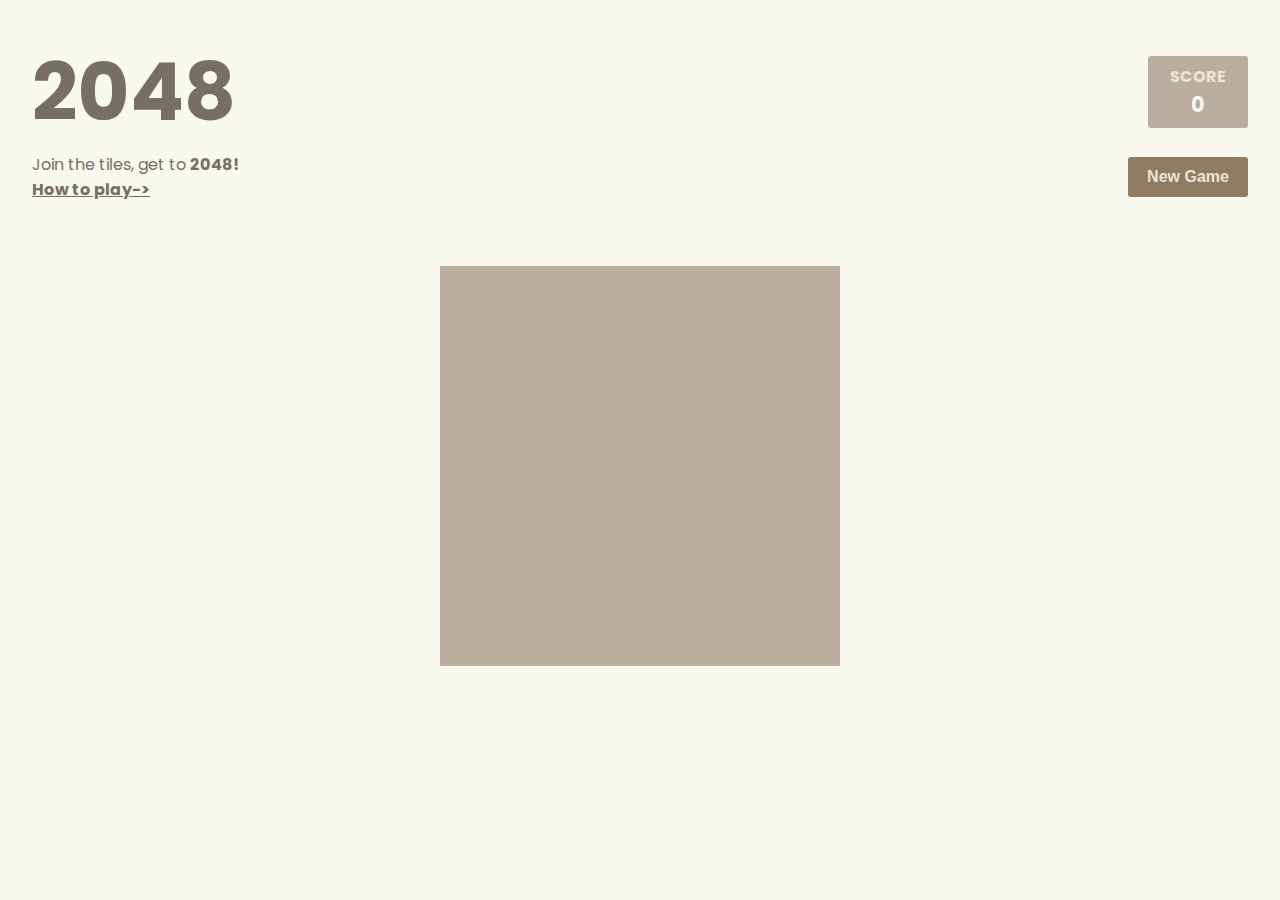
==== index.html @ fd0635c1 "ui" ====
<!DOCTYPE html>
<html lang="en">
<head>
    <meta charset="UTF-8">
    <meta http-equiv="X-UA-Compatible" content="IE=edge">
    <meta name="viewport" content="width=device-width, initial-scale=1.0">
    <link rel="stylesheet" href="style.css">
    <script src="./script.js"></script>
    <title>2048</title>
</head>
<body>
<header>
<div class="top">
    <h1>2048</h1>
    <div class="score">
        <h2>SCORE</h2>
        <span id="score">0</span>
    </div>
</div>
<div class="bottom">
    <p>Join the tiles, get to <b>2048!</b>
    <br>
    <a href="#"><b>How to play-></b></a></p>
    <button type="reset"><b>New Game</b></button>
</div>
</header>
<div class="main">
    <div id="board"></div>
</div>
</body>
</html>
---- style.css ----
@import url('https://fonts.googleapis.com/css2?family=Poppins:wght@100;200;300;400;500;600;700;800;900&display=swap');

  *{
    margin: 0px;
    padding: 0px;
    box-sizing: border-box;
  }
:root{
    --background-color:#f9f9ee;
    --text-1-color:#f9f6f2;
    --text-2-color:#eee4d7;
    --text-3-color:#776f64;
    --board-color:#bcae9f;
    --box-empty-color:#cdc1b4;
    --button-color:#907b64;
    --border-radius:3px;
    --padding:.5rem;
    --board-size:400px;
    --board-margintop:4rem;

}
  body{
    height: 100vh;
    width: 100vw;
    font-family: 'Poppins', sans-serif;
    background-color: var(--background-color);
    padding: 2rem;
  }
.top,
.bottom{
    width: 100%;
    display: flex;
    justify-content: space-between;
    align-items: center;
}
.top h1{
    color: var(--text-3-color);
    font-size: 5rem;
}
.top .score{
    display: flex;
    justify-content: center;
    align-items: center;
    flex-direction: column;
    background-color: var(--board-color);
    padding: var(--padding);
    border-radius: var(--border-radius);
    width: 100px;
}
.score h2{
    color: var(--text-2-color);
    font-size: 1rem;
}
#score{
    color: var(--text-1-color);
    font-weight: 700;
    font-size: 1.3rem;
}
.bottom p,
.bottom p a{
    color:var(--text-3-color)
}
.bottom button{
    height: 40px;
    width: 120px;
    padding: var(--padding) 1rem var(--padding) 1rem;
    border: none;
    border-radius: var(--border-radius);
    background-color: var(--button-color);
    color: var(--text-2-color);
    font-size: 1rem;
    cursor: pointer;
}
.bottom button:hover,
.bottom button:focus{
    filter: brightness(120%);
}
.main{
    display: flex;
    justify-content: center;
    align-items: center;
}
#board{
    background-color: var(--board-color);
    margin-top:var(--board-margintop);
    width: min(var(--board-size));
    height: var(--board-size);
}
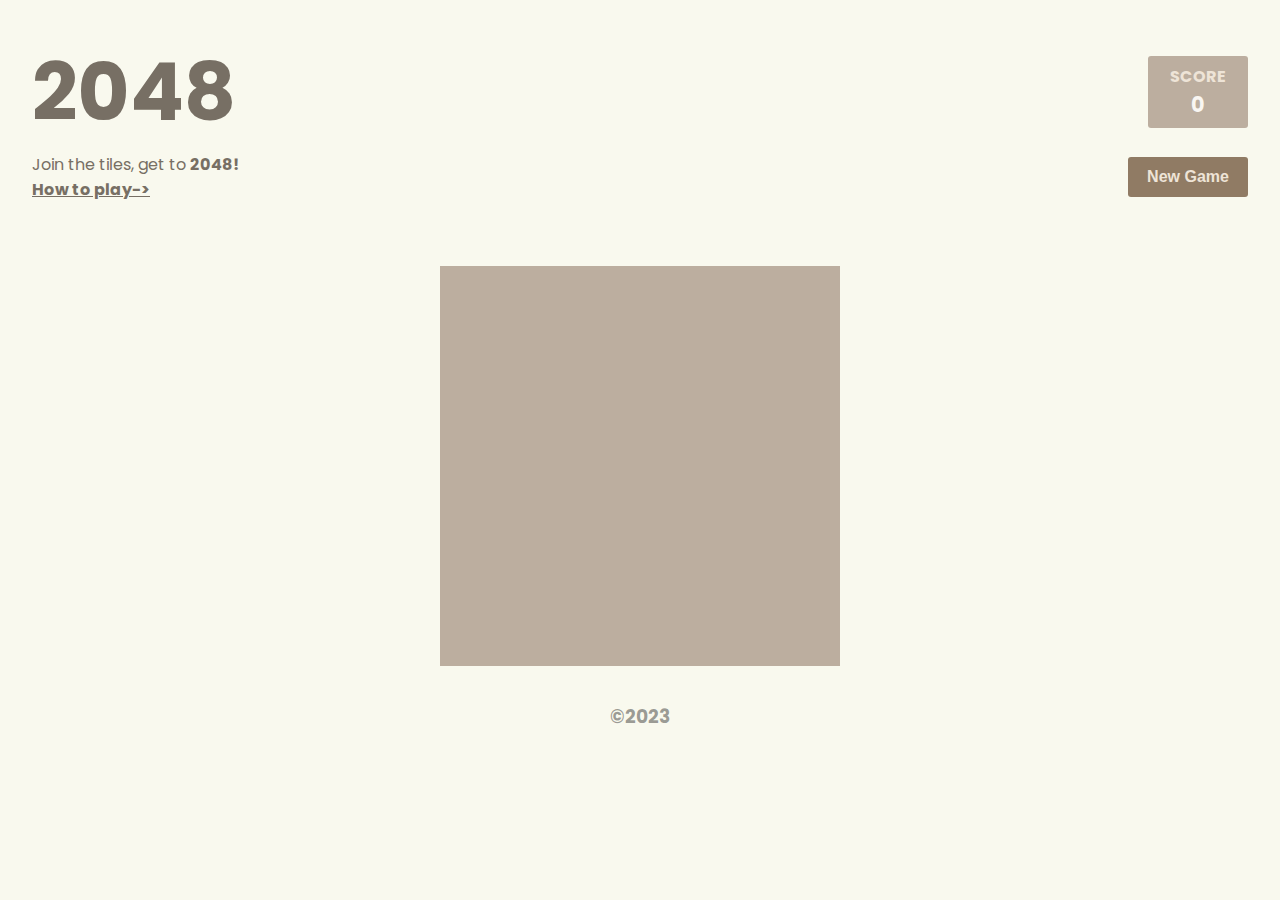
==== commit 8dc0c06f: "second" ====
--- a/index.html
+++ b/index.html
@@ -27,5 +27,6 @@
 <div class="main">
     <div id="board"></div>
 </div>
+<footer><h3>©2023</h3></footer>
 </body>
 </html>
--- a/style.css
+++ b/style.css
@@ -8,6 +8,7 @@
   }
 :root{
     --background-color:#f9f9ee;
+    --text-0-color:#00000063;
     --text-1-color:#f9f6f2;
     --text-2-color:#eee4d7;
     --text-3-color:#776f64;
@@ -26,6 +27,7 @@
     font-family: 'Poppins', sans-serif;
     background-color: var(--background-color);
     padding: 2rem;
+    overflow: hidden;
   }
 .top,
 .bottom{
@@ -80,10 +82,21 @@
     display: flex;
     justify-content: center;
     align-items: center;
+    width: 100%;
 }
 #board{
     background-color: var(--board-color);
     margin-top:var(--board-margintop);
     width: min(var(--board-size));
     height: var(--board-size);
+}
+
+
+
+footer{
+    width: 100%;
+    height: 100px;
+    display: grid;
+    place-content: center;
+    color: var(--text-0-color);
 }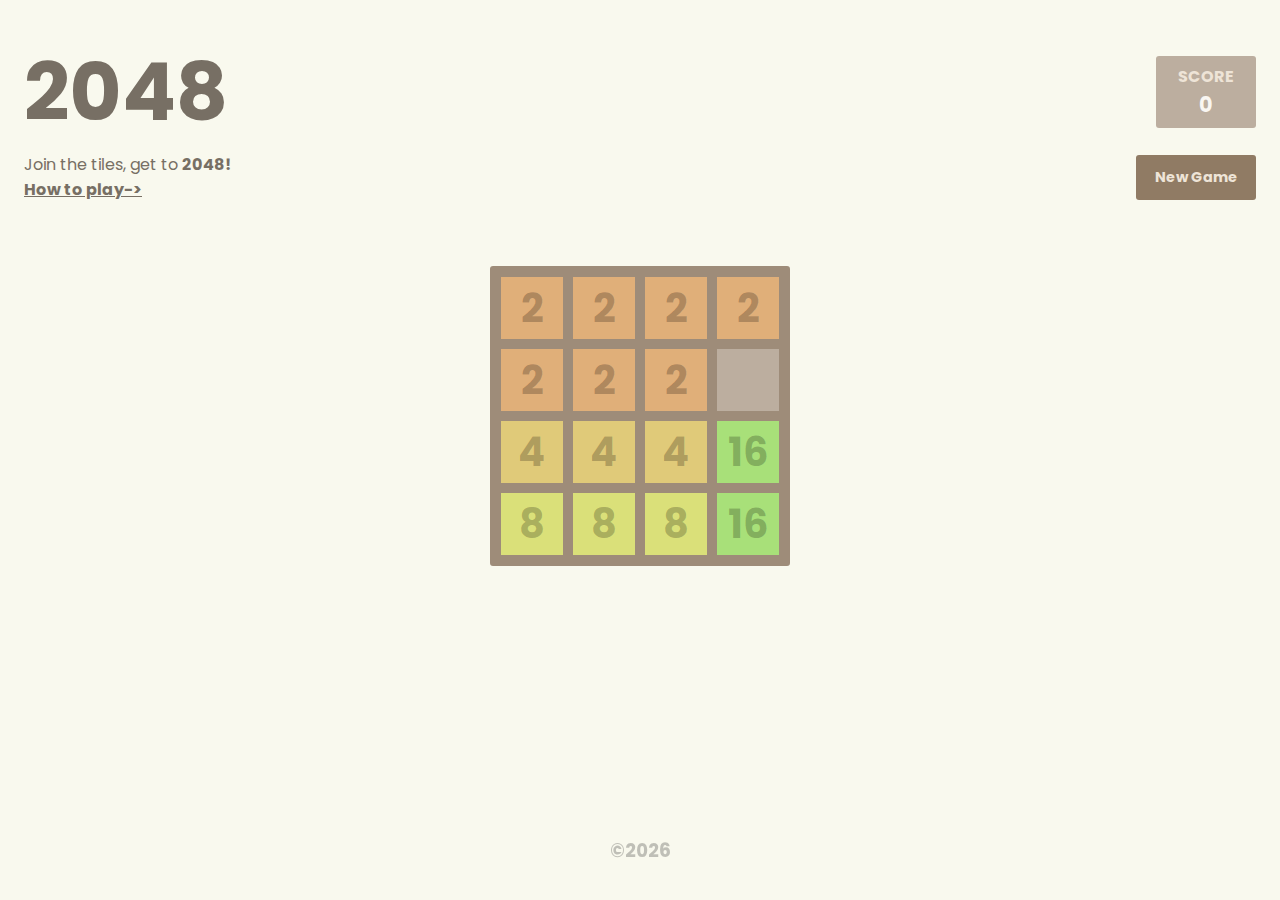
==== commit 1a238796: "swipe_2" ====
--- a/index.html
+++ b/index.html
@@ -5,10 +5,9 @@
     <meta http-equiv="X-UA-Compatible" content="IE=edge">
     <meta name="viewport" content="width=device-width, initial-scale=1.0">
     <link rel="stylesheet" href="style.css">
-    <script src="./script.js"></script>
     <title>2048</title>
 </head>
-<body>
+<body id="body">
 <header>
 <div class="top">
     <h1>2048</h1>
@@ -20,13 +19,14 @@
 <div class="bottom">
     <p>Join the tiles, get to <b>2048!</b>
     <br>
-    <a href="#"><b>How to play-></b></a></p>
+    <a href="./about.html"><b>How to play-></b></a></p>
     <button type="reset"><b>New Game</b></button>
 </div>
 </header>
 <div class="main">
     <div id="board"></div>
 </div>
-<footer><h3>©2023</h3></footer>
+<footer><h3>©<span id="date"></span></h3></footer>
+<script src="./script.js"></script>
 </body>
 </html>
--- a/style.css
+++ b/style.css
@@ -8,17 +8,20 @@
   }
 :root{
     --background-color:#f9f9ee;
-    --text-0-color:#00000063;
+    --text-0-color:#0000003b;
     --text-1-color:#f9f6f2;
     --text-2-color:#eee4d7;
     --text-3-color:#776f64;
     --board-color:#bcae9f;
+    --board-border-color:#9e8c79;
     --box-empty-color:#cdc1b4;
     --button-color:#907b64;
     --border-radius:3px;
     --padding:.5rem;
-    --board-size:400px;
+    --board-size:300px;
     --board-margintop:4rem;
+    --tile-border:5px;
+    --tile-size:calc(var(--board-size)/4 - 3px);
 
 }
   body{
@@ -26,7 +29,7 @@
     width: 100vw;
     font-family: 'Poppins', sans-serif;
     background-color: var(--background-color);
-    padding: 2rem;
+    padding: 2rem 1.5rem 2rem 1.5rem;
     overflow: hidden;
   }
 .top,
@@ -63,8 +66,9 @@
 .bottom p a{
     color:var(--text-3-color)
 }
-.bottom button{
-    height: 40px;
+.bottom button,
+.back{
+    height: 45px;
     width: 120px;
     padding: var(--padding) 1rem var(--padding) 1rem;
     border: none;
@@ -73,6 +77,12 @@
     color: var(--text-2-color);
     font-size: 1rem;
     cursor: pointer;
+    text-decoration: none;
+    display: flex;
+    justify-content: center;
+    align-items: center;
+    font-size: .9rem;
+    font-family: 'Poppins', sans-serif;
 }
 .bottom button:hover,
 .bottom button:focus{
@@ -82,21 +92,107 @@
     display: flex;
     justify-content: center;
     align-items: center;
+    margin-top:var(--board-margintop);
     width: 100%;
 }
 #board{
+    border-radius: var(--border-radius);
+    border: 6px solid var(--board-border-color);
     background-color: var(--board-color);
-    margin-top:var(--board-margintop);
     width: min(var(--board-size));
     height: var(--board-size);
+    display: flex;
+    flex-wrap: wrap;
+    justify-content: space-around;
+}
+footer{
+    width: auto;
+    height: 100px;
+    position: fixed;
+    bottom: 0;
+    left: 0;
+    right: 0;
+    display: flex;
+    align-items: center;
+    justify-content: center;
+    color: var(--text-0-color);
 }
 
-
-
-footer{
-    width: 100%;
-    height: 100px;
-    display: grid;
-    place-content: center;
+/* about */
+.about-body{
+    overflow: scroll;
+}
+.description{
+    color: var(--text-3-color);
+    font-size: 1.5rem;
+}
+.description::before{
+    content: open-quote;
+    font-size: 1.5rem;
+}
+.description::after{
+    content: close-quote;
+    font-size: 1.5rem;
+}
+center p{
+    margin: 3rem;
+    font-weight: 700;
+    font-size: 1.5rem;
+    color: var(--text-3-color);
+}
+.custom-counter {
+    list-style: none;
+    counter-reset: item;
+  }
+label{
+    font-weight: 600;
+    font-size: 1.1rem;
+    color: var(--text-3-color);
+}
+.custom-counter li{
+    display: flex;
+    flex-wrap: wrap;
+    margin: 1rem;
+}
+.custom-counter li::before {
+    counter-increment: item;
+    content: counter(item);
+    margin-right: 10px;
+    background:var(--button-color);
+    border-radius: var(--border-radius);
+    color: white;
+    text-align: center;
+    min-width: 2rem;
+    max-height: 2rem;
+    display: flex;
+    align-items: center;
+    justify-content: center;
+  }
+  .back{
+    width: 140px;
+}
+center{
+    height: 200px;
+}
+/* tile colors */
+.tile{
+    width: var(--tile-size);
+    height: var(--tile-size);
+    border: var(--tile-border) solid var(--board-border-color);
+    font-weight: bold;
+    display: flex;
+    justify-content: center;
+    align-items: center;
     color: var(--text-0-color);
-}+}
+.x2{background-color: #e0af79;font-size: 40px;}
+.x4{background-color: #e0ca79;font-size: 40px;}
+.x8{background-color: #dae079;font-size: 40px;}
+.x16{background-color: #a8e079;font-size: 40px;}
+.x32{background-color: #80e079;font-size: 40px;}
+.x64{background-color: #79e09f;font-size: 40px;}
+.x128{background-color: #79e0c8;font-size: 35px;}
+.x256{background-color: #79a9e0;font-size: 35px;}
+.x512{background-color: #797de0;font-size: 35px;}
+.x1024{background-color: #e079d8;font-size: 25px;}
+.x2048{background-color: #e05151;font-size: 25px;}
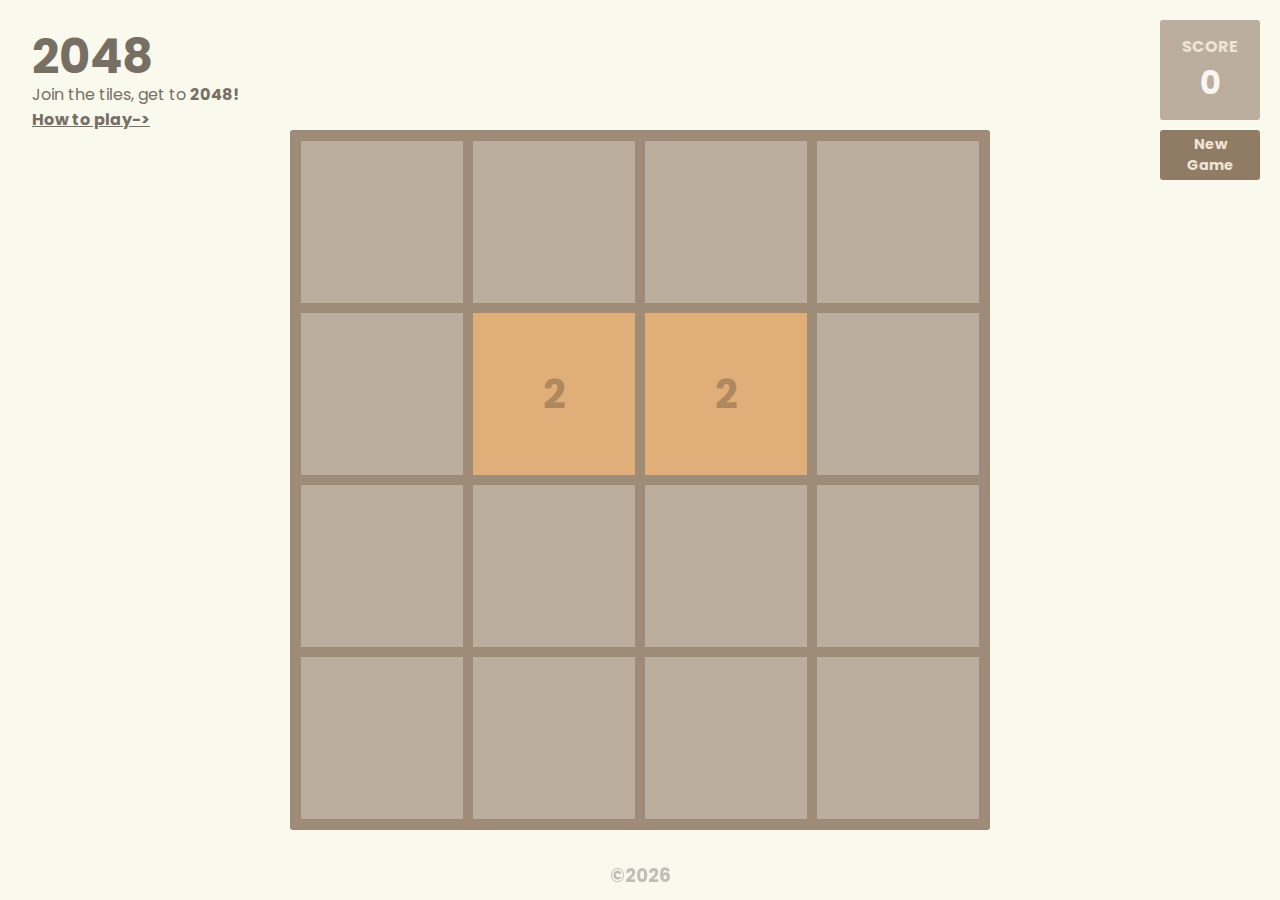
==== commit 5a4760ef: "done" ====
--- a/index.html
+++ b/index.html
@@ -20,10 +20,10 @@
     <p>Join the tiles, get to <b>2048!</b>
     <br>
     <a href="./about.html"><b>How to play-></b></a></p>
-    <button type="reset"><b>New Game</b></button>
+    <button type="reset" id="reset"><b>New Game</b></button>
 </div>
 </header>
-<div class="main">
+<div class="main" id="main">
     <div id="board"></div>
 </div>
 <footer><h3>©<span id="date"></span></h3></footer>
--- a/style.css
+++ b/style.css
@@ -196,3 +196,61 @@
 .x512{background-color: #797de0;font-size: 35px;}
 .x1024{background-color: #e079d8;font-size: 25px;}
 .x2048{background-color: #e05151;font-size: 25px;}
+
+@media  screen and (min-width:600px) {
+
+    :root{
+        --board-size:380px;
+    }
+    body{
+        padding: 3rem;
+    }
+    
+}
+@media  screen and (min-width:900px) {
+
+    :root{
+        --board-size:400px;
+    }
+    body{
+        padding: 2rem;
+    }
+    .top h1{
+        font-size: 3rem;
+    }
+    .score{
+        height: 100px;
+    }
+    #score{
+        font-size: 2rem;
+    }
+}
+@media  screen and (min-width:900px) {
+    :root{
+        --board-size:700px;
+    }
+    .top,
+    .bottom{
+        height: 50px;
+    }
+    .score{
+        position: absolute;
+        top:20px;
+        right: 20px;
+    }
+    .bottom button{
+        position: absolute;
+        top:130px;
+        right:20px;
+        height: 50px;
+        width: 100px;
+    }
+    
+    #board{
+        position: absolute;
+        top:130px
+    }
+    footer{
+        bottom: -25px;
+    }
+}